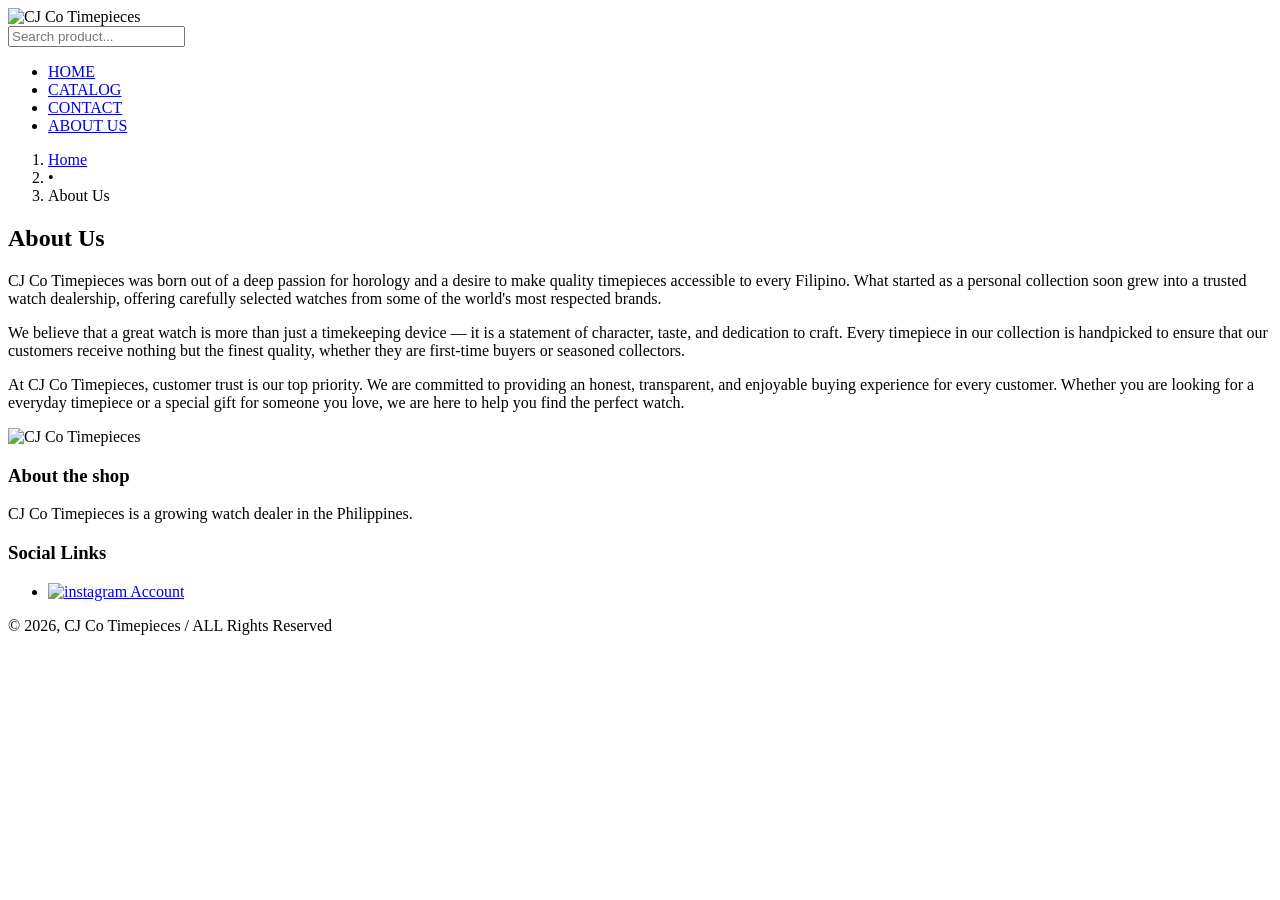
==== aboutUs.html @ 34b1bb87 "Add aboutUs.html structure" ====
<!DOCTYPE html>
  <html lang="en">
    <head>
      <meta charset="UTF-8">
      <meta name="viewport" content="width=device-width, initial-scale=1.0">
      <title>About Us - CJ Co Timepieces</title>
      <link rel="stylesheet" href="css/style.css">
    </head>

    <body>

      <!-- Header section -->
      <header>
        <div class="headerLogo"><img src="images/" alt="CJ Co Timepieces"></div>
        <input class="headerInput" type="text" placeholder="Search product...">
        <nav>
          <ul>
            <li><a href="index.html">HOME</a></li>
            <li><a href="catalog.html">CATALOG</a></li>
            <li><a href="contact.html">CONTACT</a></li>
            <li><a href="aboutUs.html">ABOUT US</a></li>
          </ul>
        </nav>
      </header>

      <!-- Breadcrumb -->
      <nav class="breadcrumb">
        <ol>
          <li class="breadcrumbHome"><a href="index.html">Home</a></li>
          <li class="breadcrumbSeparator">•</li>
          <li class="aboutUsBreadCrumb">About Us</li>
        </ol>
      </nav>

      <!-- Main section -->
        <main class="aboutUsMain">
          <div class="aboutUsContent">
            <div class="aboutUsHeading"><h2>About Us</h2></div>
            <div class="aboutUsP">
              <p class="aboutUsP1">CJ Co Timepieces was born out of a deep passion for horology and a desire to make quality timepieces accessible to every Filipino. What started as a personal collection soon grew into a trusted watch dealership, offering carefully selected watches from some of the world's most respected brands.</p>

              <p class="aboutUsP2">We believe that a great watch is more than just a timekeeping device — it is a statement of character, taste, and dedication to craft. Every timepiece in our collection is handpicked to ensure that our customers receive nothing but the finest quality, whether they are first-time buyers or seasoned collectors.</p>

              <p class="aboutUsP3">At CJ Co Timepieces, customer trust is our top priority. We are committed to providing an honest, transparent, and enjoyable buying experience for every customer. Whether you are looking for a everyday timepiece or a special gift for someone you love, we are here to help you find the perfect watch.</p>
            </div>
          </div>
        </main>

      <!-- Footer section -->
      <footer class="footer">
        <div class="footerLogo"><img src="images/" alt="CJ Co Timepieces"></div>
        <h3 class="footerAboutTitle">About the shop</h3>
        <p class="footerAboutDescription">CJ Co Timepieces is a growing watch dealer in the Philippines.</p>
        <h3 class="footerSocialLinks">Social Links</h3>
        <ul class="footerSocialLinksLists">
          <li><a href="https://www.instagram.com/cjco.ph/"><img src="images/" alt="instagram Account"></a></li>
        </ul>
        <p class="footerCopyright">© 2026, CJ Co Timepieces / ALL Rights Reserved</p>
      </footer>


    </body>
  </html>
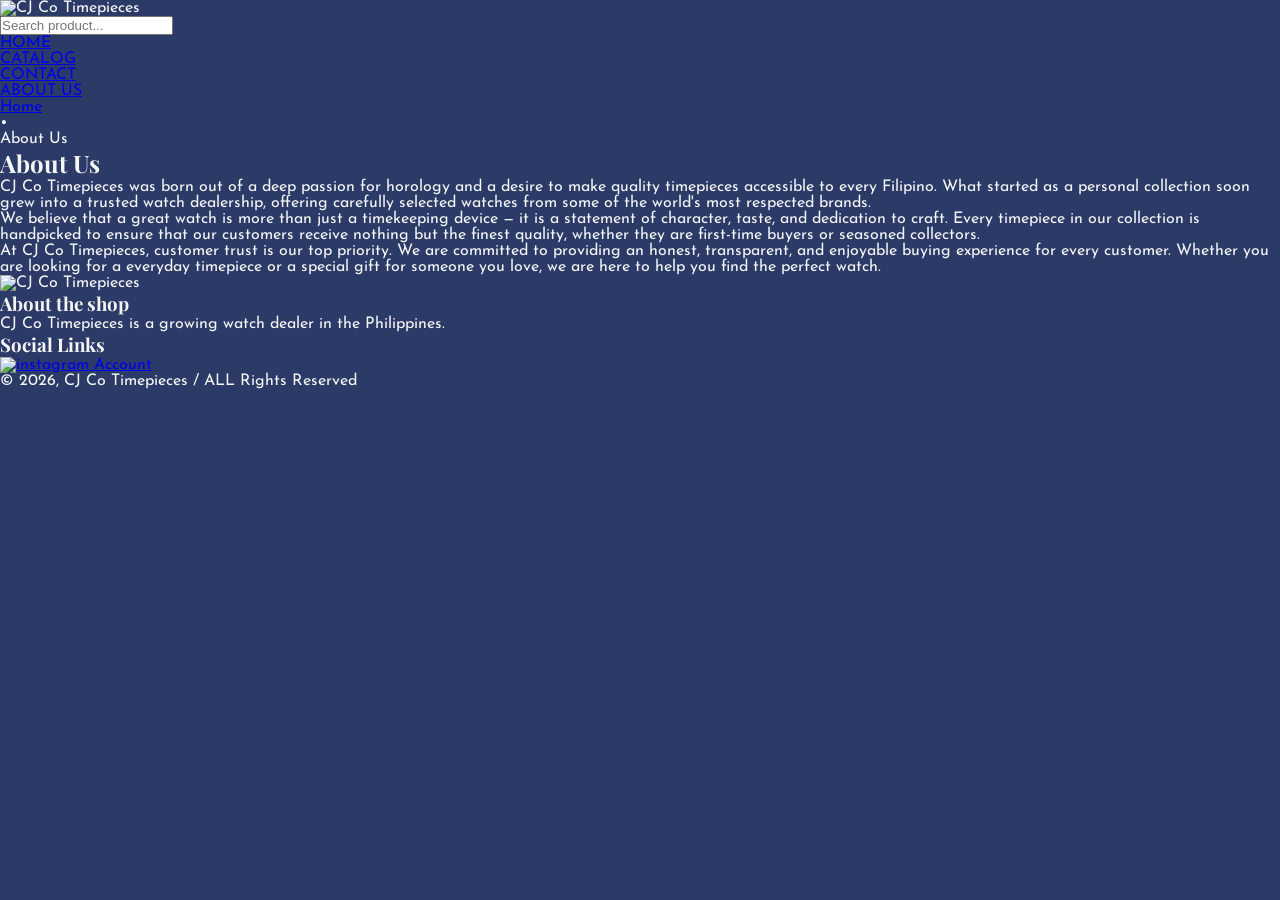
==== commit 761fad8a: "Add CSS variables, reset, and typography" ====
--- a/aboutUs.html
+++ b/aboutUs.html
@@ -5,6 +5,11 @@
       <meta name="viewport" content="width=device-width, initial-scale=1.0">
       <title>About Us - CJ Co Timepieces</title>
       <link rel="stylesheet" href="css/style.css">
+
+      <link rel="preconnect" href="https://fonts.googleapis.com">
+      <link rel="preconnect" href="https://fonts.gstatic.com" crossorigin>
+      <link href="https://fonts.googleapis.com/css2?family=Josefin+Sans:ital,wght@0,100..700;1,100..700&family=Playfair+Display:ital,wght@0,400..900;1,400..900&display=swap" rel="stylesheet">
+
     </head>
 
     <body>
--- a/css/style.css
+++ b/css/style.css
@@ -0,0 +1,21 @@
+:root {
+  --gold: #FF9933;
+  --grey: #F4F6F5;
+  --dark-blue: #2B3A67;
+}
+
+* {
+  margin: 0;
+  padding: 0;
+  box-sizing: border-box;
+}
+
+body {
+  background-color: var(--dark-blue);
+  color: var(--grey);
+  font-family: "Josefin Sans", sans-serif;
+}
+
+h1, h2, h3, h4, h5, h6 {
+  font-family: "Playfair Display", serif;
+}
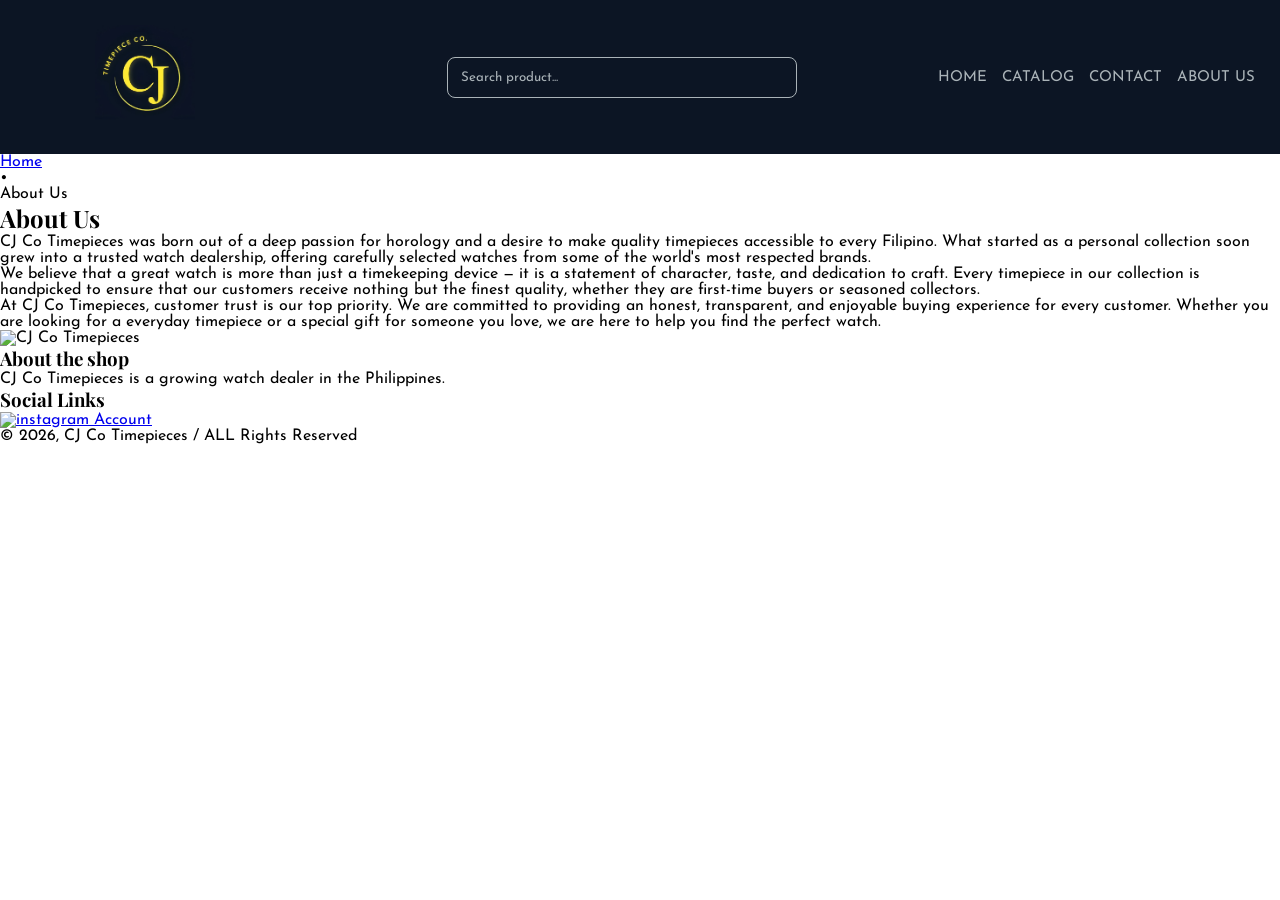
==== commit 21fd1230: "Add header CSS styling" ====
--- a/aboutUs.html
+++ b/aboutUs.html
@@ -16,7 +16,7 @@
 
       <!-- Header section -->
       <header>
-        <div class="headerLogo"><img src="images/" alt="CJ Co Timepieces"></div>
+        <div class="headerLogo"><img src="images/cjcoLogo.jpg" alt="CJ Co Timepieces"></div>
         <input class="headerInput" type="text" placeholder="Search product...">
         <nav>
           <ul>
--- a/css/style.css
+++ b/css/style.css
@@ -1,7 +1,8 @@
 :root {
   --gold: #FF9933;
-  --grey: #F4F6F5;
-  --dark-blue: #2B3A67;
+  --grey: #aab3b8;
+  --dark-blue: #0c1524;
+  --white: white;
 }
 
 * {
@@ -11,11 +12,58 @@
 }
 
 body {
-  background-color: var(--dark-blue);
-  color: var(--grey);
+  background-color: var(--white);
+  color: black;
   font-family: "Josefin Sans", sans-serif;
 }
 
 h1, h2, h3, h4, h5, h6 {
   font-family: "Playfair Display", serif;
+}
+
+header {
+  background: var(--dark-blue);
+  display: flex;
+  justify-content: space-between; 
+  align-items: center;
+  padding: 25px;
+}
+
+header nav ul {
+  list-style-type: none;
+  display: flex;
+  gap: 15px;
+  font-size: 15px;
+}
+
+header nav ul li a {
+  text-decoration: none;
+  color: var(--grey);
+  transition: color 0.5s ease;
+}
+
+header nav ul li a:hover {
+  color: white;
+}
+
+.headerLogo img {
+  width: 100px;
+  height: auto;
+  margin-left: 70px;
+}
+
+.headerInput {
+  width: 350px;
+  background-color: transparent;
+  border: 1px solid var(--grey);  
+  border-radius: 8px;
+  padding: 13px;
+  outline: none;
+  color: white;
+  font-family: inherit;
+  margin-left: 110px;
+}
+
+.headerInput::placeholder {
+  color: var(--grey);
 }
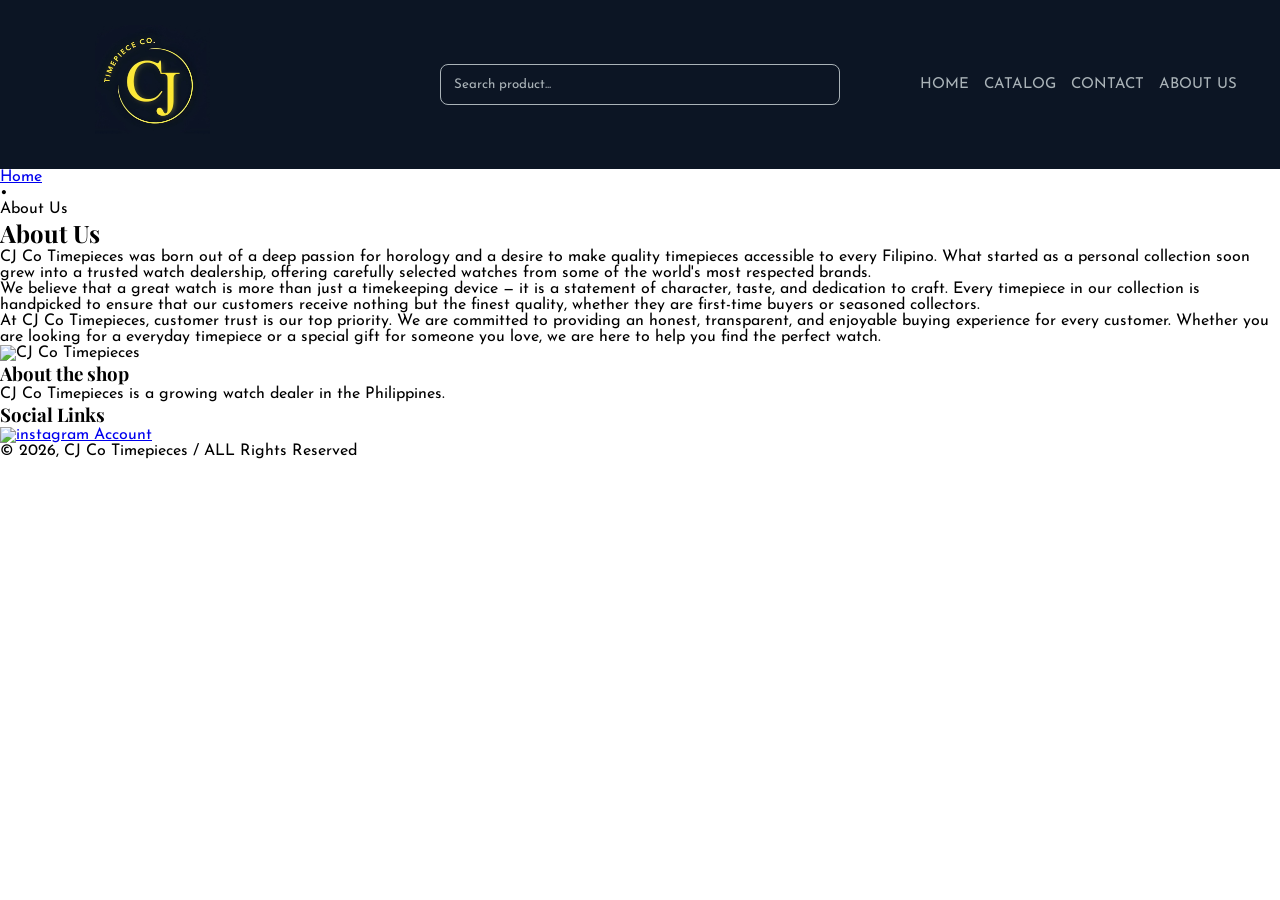
==== commit 26688ada: "Add header structure and CSS to all pages" ====
--- a/aboutUs.html
+++ b/aboutUs.html
@@ -16,17 +16,20 @@
 
       <!-- Header section -->
       <header>
-        <div class="headerLogo"><img src="images/cjcoLogo.jpg" alt="CJ Co Timepieces"></div>
-        <input class="headerInput" type="text" placeholder="Search product...">
+      <div class="headerLeft"><div class="headerLogo"><img src="images/cjcoLogo.jpg" alt="CJ Co Timepieces"></div></div>
+      <div class="headerCenter"><div class="headerSearchWrapper"><input class="headerInput" type="text" placeholder="Search product..."></div></div>
+      <div class="headerRight">
         <nav>
-          <ul>
-            <li><a href="index.html">HOME</a></li>
-            <li><a href="catalog.html">CATALOG</a></li>
-            <li><a href="contact.html">CONTACT</a></li>
-            <li><a href="aboutUs.html">ABOUT US</a></li>
-          </ul>
-        </nav>
-      </header>
+        <ul>
+          <li><a href="index.html">HOME</a></li>
+          <li><a href="catalog.html">CATALOG</a></li>
+          <li><a href="contact.html">CONTACT</a></li>
+          <li><a href="aboutUs.html">ABOUT US</a></li>
+        </ul>
+      </nav>
+      </div>
+      
+    </header>
 
       <!-- Breadcrumb -->
       <nav class="breadcrumb">
--- a/css/style.css
+++ b/css/style.css
@@ -1,69 +1,116 @@
-:root {
-  --gold: #FF9933;
-  --grey: #aab3b8;
-  --dark-blue: #0c1524;
-  --white: white;
-}
+  :root {
+    --gold: #FF9933;
+    --grey: #aab3b8;
+    --dark-blue: #0c1524;
+    --white: white;
+  }
 
-* {
-  margin: 0;
-  padding: 0;
-  box-sizing: border-box;
-}
+  * {
+    margin: 0;
+    padding: 0;
+    box-sizing: border-box;
+  }
 
-body {
-  background-color: var(--white);
-  color: black;
-  font-family: "Josefin Sans", sans-serif;
-}
+  body {
+    background-color: var(--white);
+    color: black;
+    font-family: "Josefin Sans", sans-serif;
+  }
 
-h1, h2, h3, h4, h5, h6 {
-  font-family: "Playfair Display", serif;
-}
+  h1, h2, h3, h4, h5, h6 {
+    font-family: "Playfair Display", serif;
+  }
 
-header {
-  background: var(--dark-blue);
-  display: flex;
-  justify-content: space-between; 
-  align-items: center;
-  padding: 25px;
-}
+  header {
+    position: sticky;
+    top: 0;
+    z-index: 100;
+    background: var(--dark-blue);
+    display: flex;
+    justify-content: space-between; 
+    align-items: center;
+    padding: 25px;
+    transition: padding 0.3s ease;
+    gap: 80px;
+  }
 
-header nav ul {
-  list-style-type: none;
-  display: flex;
-  gap: 15px;
-  font-size: 15px;
-}
+  header.scrolled {
+    padding: 20px 25px;
+    transition: padding 0.3s ease
+  }
 
-header nav ul li a {
-  text-decoration: none;
-  color: var(--grey);
-  transition: color 0.5s ease;
-}
+  header.scrolled .headerLogo {
+    max-width: 60px;
+  }
 
-header nav ul li a:hover {
-  color: white;
-}
+  header.scrolled .headerLogo img {
+    width: 70px;
+    transition: width 0.3s ease;
+  }
 
-.headerLogo img {
-  width: 100px;
-  height: auto;
-  margin-left: 70px;
-}
+  header nav {
+    flex: 0 0 auto;
+  }
 
-.headerInput {
-  width: 350px;
-  background-color: transparent;
-  border: 1px solid var(--grey);  
-  border-radius: 8px;
-  padding: 13px;
-  outline: none;
-  color: white;
-  font-family: inherit;
-  margin-left: 110px;
-}
+  header nav ul {
+    list-style-type: none;
+    display: flex;
+    gap: 15px;
+    font-size: 15px;
+  }
 
-.headerInput::placeholder {
-  color: var(--grey);
-}+  header nav ul li a {
+    text-decoration: none;
+    color: var(--grey);
+    transition: color 0.3s ease;
+  }
+
+  header nav ul li a:hover {
+    color: white;
+  }
+
+  .headerLogo {
+    margin-left: 70px;
+    flex: 0 0 auto;
+    max-width: 150px;
+    overflow: hidden;
+    transition: max-width 0.3s ease; 
+  }
+
+  .headerLogo img {
+    width: 115px;
+    height: auto;
+    transition: width 0.3s ease;
+  }
+
+  .headerInput {
+    width: 400px;
+    background-color: transparent;
+    border: 1px solid var(--grey);  
+    border-radius: 8px;
+    padding: 13px;
+    outline: none;
+    color: white;
+    font-family: inherit;
+    flex: none;
+  }
+
+  .headerInput::placeholder {
+    color: var(--grey);
+  }
+
+  .headerSearchWrapper {
+    flex: 1;
+    display: flex;
+    justify-content: center;
+  }
+
+  .headerLeft, .headerRight {
+    flex: 1;
+  }
+
+  .headerCenter {
+    flex: 1;
+    display: flex;
+    justify-content: center;
+  }
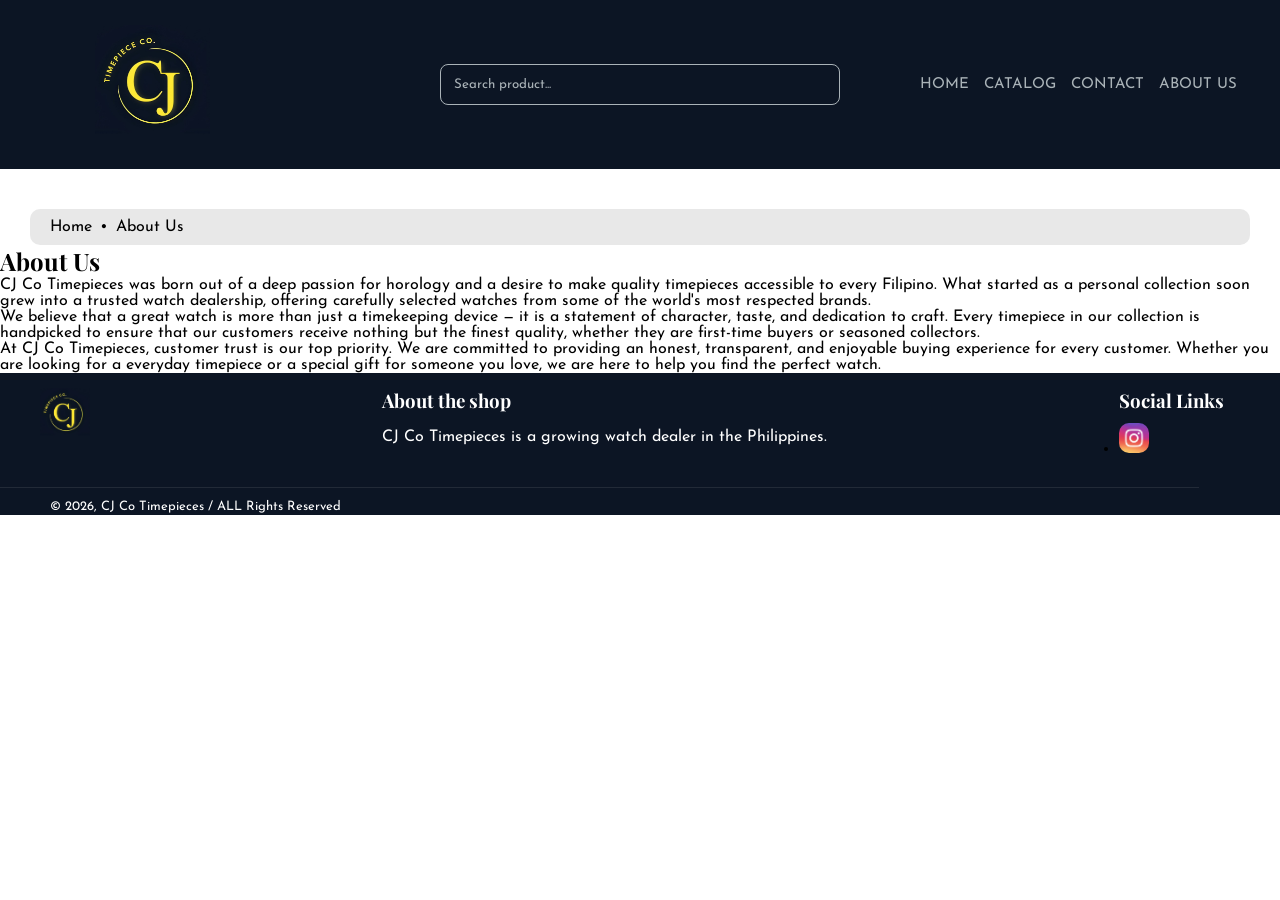
==== commit 7b5dc7b3: "Add catalog page styling" ====
--- a/aboutUs.html
+++ b/aboutUs.html
@@ -55,16 +55,24 @@
         </main>
 
       <!-- Footer section -->
-      <footer class="footer">
-        <div class="footerLogo"><img src="images/" alt="CJ Co Timepieces"></div>
-        <h3 class="footerAboutTitle">About the shop</h3>
-        <p class="footerAboutDescription">CJ Co Timepieces is a growing watch dealer in the Philippines.</p>
-        <h3 class="footerSocialLinks">Social Links</h3>
-        <ul class="footerSocialLinksLists">
-          <li><a href="https://www.instagram.com/cjco.ph/"><img src="images/" alt="instagram Account"></a></li>
-        </ul>
+     <footer class="footer">
+      <div class="footerTop">
+        <div class="footerLeft"><img src="images/cjcoLogo.jpg" alt="CJ Co Timepieces"></div>
+        <div class="footerCenter">
+          <h3 class="footerAboutTitle">About the shop</h3>
+          <p class="footerAboutDescription">CJ Co Timepieces is a growing watch dealer in the Philippines.</p>
+        </div>
+        <div class="footerRight">
+          <h3 class="footerSocialLinks">Social Links</h3>
+          <ul class="footerSocialLinksLists">
+            <li><a href="https://www.instagram.com/cjco.ph/"><img src="images/igLogo.jpg" alt="instagram Account"></a></li>
+          </ul>
+        </div>
+      </div>
+      <div class="footerBottom">
         <p class="footerCopyright">© 2026, CJ Co Timepieces / ALL Rights Reserved</p>
-      </footer>
+      </div>
+     </footer>
 
 
     </body>
--- a/css/style.css
+++ b/css/style.css
@@ -20,6 +20,8 @@
   h1, h2, h3, h4, h5, h6 {
     font-family: "Playfair Display", serif;
   }
+
+  /* header */
 
   header {
     position: sticky;
@@ -113,4 +115,332 @@
     flex: 1;
     display: flex;
     justify-content: center;
-  }+  }
+
+  /* brand selection */
+  .brandSelection {
+      display: flex;
+      justify-content: left;
+      gap: 90px;
+      padding: 40px;
+      background-color: white;
+      position: relative;
+      padding-bottom: 20px;
+      padding-left: 120px;
+  }
+
+  .brandSelection::before {
+    content: '';
+    position: absolute;
+    bottom: 0px;
+    left: 70px;
+    width: 337px;
+    height: 3.5px;
+    background-color: black;
+    z-index: 1;
+  }
+
+  .brandSelection::after {
+    content: '';
+    position: absolute;
+    bottom: 0px;
+    left: 70px;
+    right: 70px;
+    height: 3.5px;
+    background-color: var(--grey);
+  }
+
+  .brandCard {
+      display: flex;
+      flex-direction: column;
+      align-items: center;
+      gap: 5px;
+      padding-bottom: 15px;
+  }
+
+  .brandCard img {
+      width: 80px;
+      height: auto;
+      border-radius: 50%;
+      object-fit: cover;
+      transition: all 0.3s ease;
+  }
+
+  .brandCard img:hover {
+    transform: scale(1.05);
+    transition: all 0.3s ease;
+    box-shadow: 0px 0px 20px rgba(0, 0, 0, 0.4);
+  }
+
+  .brandCard h2 {
+      font-size: 16px;
+      letter-spacing: 1.5px;
+  }
+
+  /* Hero section */
+  .heroSection {
+    margin-top: 25px;
+    background-image: url('../images/seikoWatchHeroL.jpg');
+    background-size: cover;
+    background-position: center;
+    height: 630px;
+    display: flex;
+    justify-content: center;
+    align-items: center;
+    position: relative;
+  }
+
+  .heroContent {
+    display: flex;
+    flex-direction: column;
+    align-items: center;
+    text-align: center;
+    gap: 20px;
+  }
+
+  .heroSection .heroContent .heroBtn:hover {
+    background-color: transparent;
+    border: 1px solid white;  
+    transition: all 0.3s ease;
+  }
+
+  .heroSection .heroContent h1 {
+    position: absolute;
+    top: 60px;
+    justify-content: center;
+    align-items: center;
+    color: white;
+  }
+
+  .heroSection .heroContent p {
+    position: absolute;
+    top: 120px;
+    justify-content: center;
+    align-items: center;
+  }
+
+  .heroSection .heroContent p,
+  .heroSection .heroContent a {
+    color: white;
+  }
+
+  .heroSection .heroContent .heroBtn {
+    position: absolute;
+    bottom: 45px;
+    border: 1px solid var(--dark-blue);
+    background-color: var(--dark-blue);
+    color: white;
+    padding: 20px;
+    border-radius: 50px;
+    text-decoration: none;
+  }
+
+
+  /* product highlights section */  
+
+  .productHighlightsSection {
+    margin: 30px 100px 40px 85px;
+    background-color: white;
+    padding: 15px;
+  }
+
+  .productHighlightsSection ul {
+    list-style-type: none;
+    display: flex;
+    gap: 25px;
+  }
+
+  .productHighlightsSection h2 {  
+    font-size: 30px;
+    padding-bottom: 15px;
+  }
+
+  .productHighlightsSection ul .filterButton {
+    color: gray;
+    background: none;
+    border: none;
+    font-size: 20px;
+    cursor: pointer;
+    padding-bottom: 15px;
+  }
+
+  .productHighlightsSection ul .filterButton.active {
+    color: black;
+    font-weight: bold;
+    transition: color 0.3s ease;
+  }
+
+  .productHighlightsSection .productGrid {
+    display: grid;
+    grid-template-columns: repeat(4, 1fr);
+    gap: 20px;
+    padding-top: 10px;
+  }
+  
+  .productHighlightsSection .productCard img {
+    width: 100%;
+    border-radius: 10px;
+    background-color: #f5f5f5;
+    transition: all 0.5s ease;
+  }
+
+  .productHighlightsSection .productCard img:hover {
+    transform: scale(1.03);
+    transition: all 0.5s ease;
+    box-shadow: 0px 0px 20px rgba(0, 0, 0, 0.4);
+  }
+  
+  .productHighlightsSection .productCard h4 {
+    justify-content: left;
+    align-items: left;
+    word-spacing: 2px;
+    padding: 10px 9.6px 0px 0px
+  }
+
+  .productHighlightsSection .productCard p {
+    padding-top: 10px;
+  }
+
+  /* footer Section */
+
+  .footer {
+    display: flex;
+    flex-direction: column;
+    justify-content: space-between;
+    gap: 30px;
+    align-items: flex-start;
+    background-color: var(--dark-blue);
+  }
+
+  .footerTop {
+    display: flex;
+    justify-content: space-between;
+    align-items: flex-start;
+    gap: 292px;
+    padding: 15px 40px 0px 40px;
+  }
+
+  .footerTop .footerCenter .footerAboutDescription {
+    padding-top: 16px;
+  }
+
+  .footerTop .footerRight {
+    display: flex;
+    flex-direction: column;
+  }
+
+  .footerTop .footerRight .footerSocialLinks {
+    white-space: nowrap;
+    padding-bottom: 10px;
+  }
+
+
+  .footerBottom {
+    text-align: left;
+    padding: 12px 858px 2px 50px;
+    border-top: 1px solid rgba(227, 227, 227, 0.1);
+  }
+
+  .footerBottom .footerCopyright {
+    font-size: 13px;
+  }
+
+  .footer .footerLeft img {
+    width: 50px;
+    height: auto;
+  }
+
+  .footer h3, .footer p {
+    color: white;
+  }
+
+  .footerLeft, .footerRight {
+    flex: 1;
+    display: flex;
+  }
+
+  .footerCenter {
+    align-content: center;
+  }
+
+  .footerRight .footerSocialLinksLists img {
+    width: 30px;
+    height: auto;
+    border-radius: 10px;
+  }
+
+  /* catalog-breadcrumb */
+  .breadcrumb {
+    background-color: rgba(227, 227, 227, 0.8);
+    border-radius: 10px;
+    margin: 30px 30px 0px 30px;
+  }
+
+  .breadcrumb ol {
+    display: flex;
+    align-items: center;
+    gap: 8px;
+    list-style: none;
+    padding: 10px 20px;
+    margin-top: 40px;
+  }
+
+  .breadcrumb ol a {
+    text-decoration: none;
+    color: black;
+  }
+
+  .breadcrumb ol .catalogBreadCrumbCollections {
+    color: rgba(0, 0, 0, 0.5)
+  }
+
+  .breadcrumb ol li {
+    list-style: none;
+  }
+
+  /* catalog-main */
+  .catalogMainContent {
+    margin: 15px 32px 32px 32px;
+  }
+
+  .catalogMainContent .catalogHeading {
+    padding-bottom: 15px;
+  }
+
+  .catalogCollections {
+    display: flex;
+    gap: 30px;
+    list-style: none;
+    max-width: 800px;
+  }
+
+  .collectionCard {
+      position: relative;
+      overflow: hidden;
+      border-radius: 10px;
+      flex: 1;
+      cursor: pointer;
+  }
+
+  .collectionCard img {
+      width: 100%;
+      height: 300px;
+      object-fit: cover;
+      transition: transform 0.5s ease;
+  }
+
+  .collectionCard:hover img {
+      transform: scale(1.05);
+  }
+
+  .collectionCardOverlay {
+      position: absolute;
+      bottom: 0;
+      left: 0;
+      width: 100%;
+      padding: 20px;
+      background: linear-gradient(transparent, rgba(0,0,0,0.7));
+      color: white;
+  }
+
+  
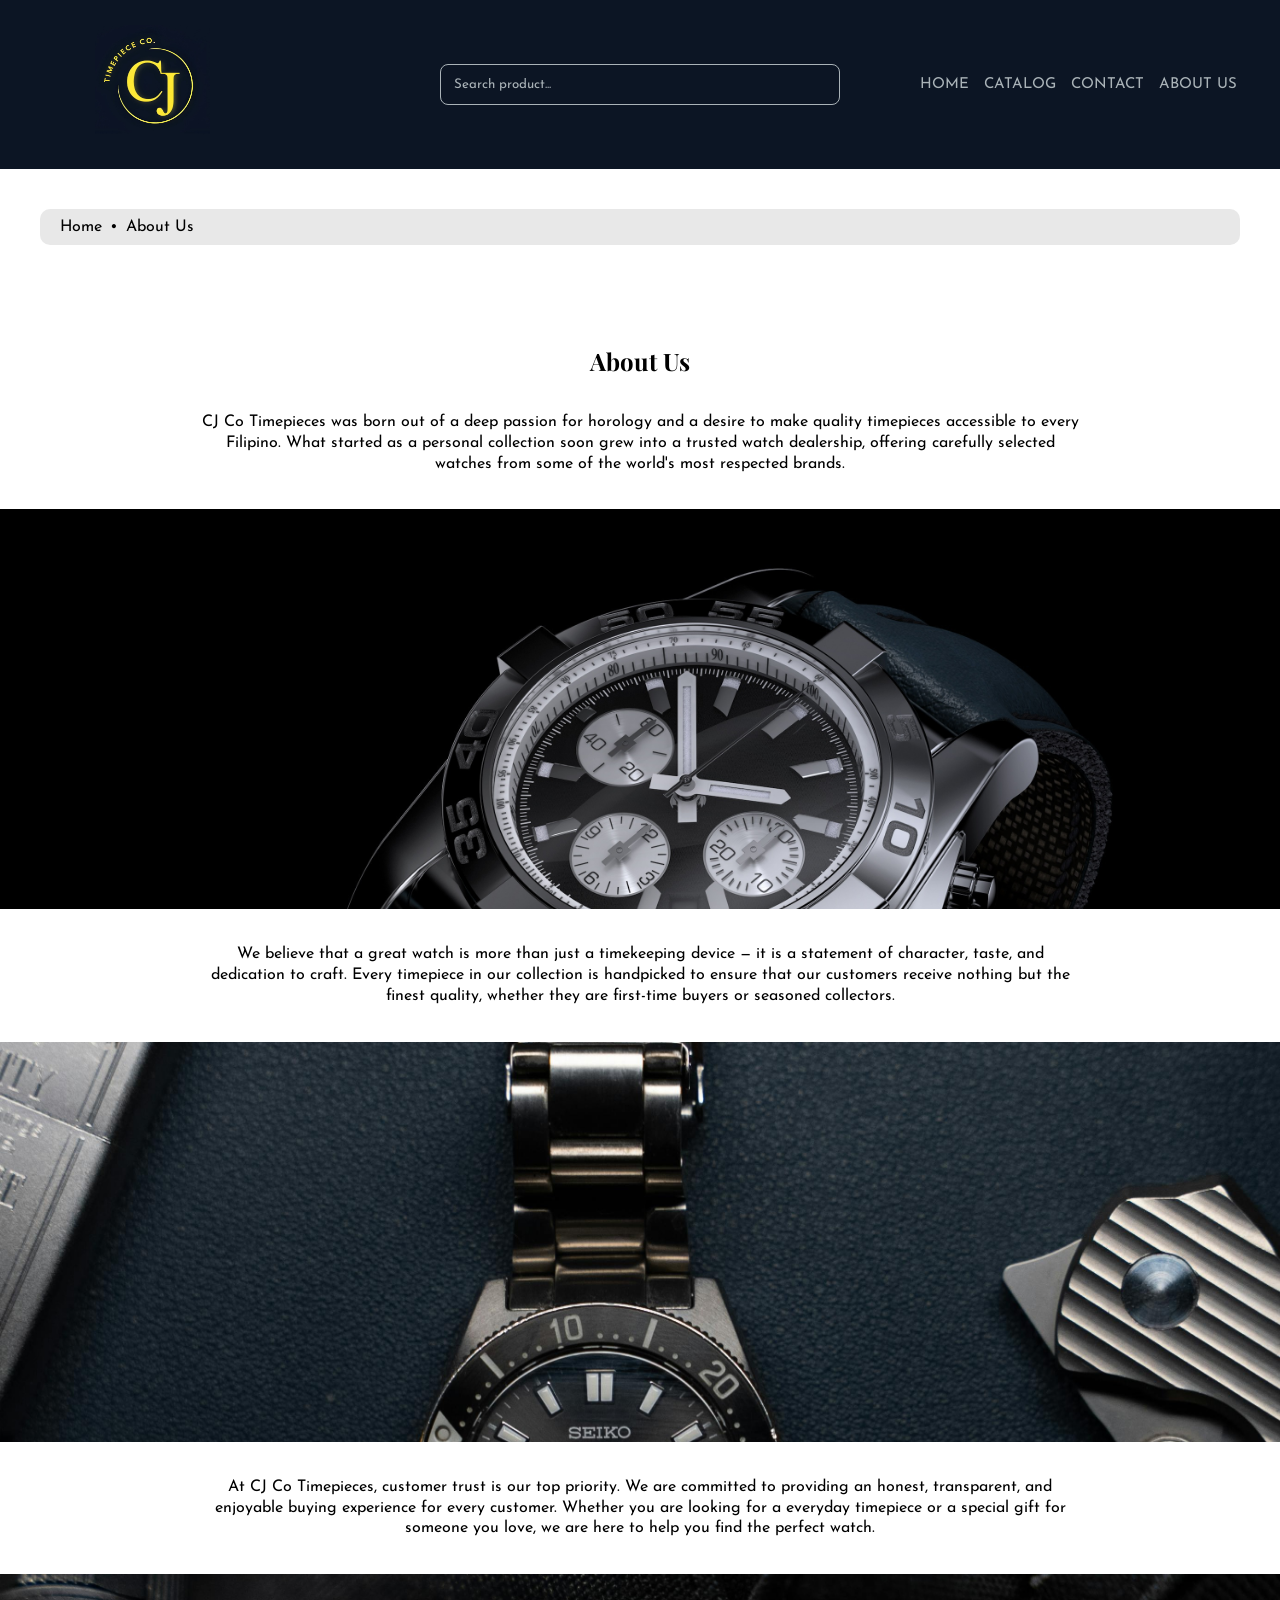
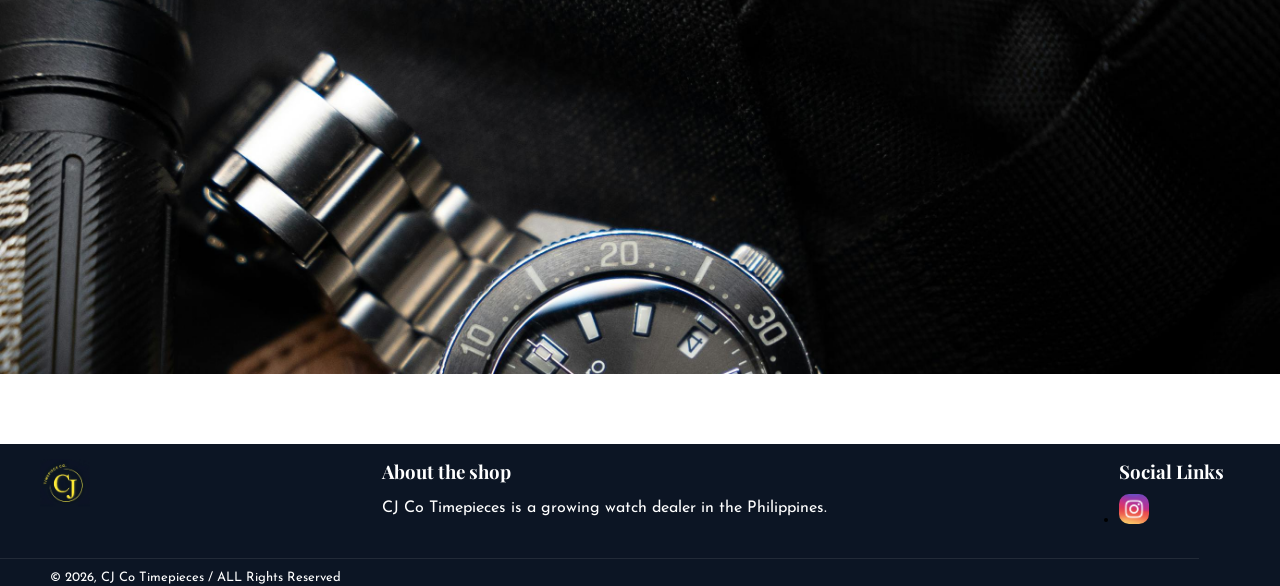
==== commit d43f4f43: "add about us page styling and parallax effect" ====
--- a/aboutUs.html
+++ b/aboutUs.html
@@ -9,7 +9,7 @@
       <link rel="preconnect" href="https://fonts.googleapis.com">
       <link rel="preconnect" href="https://fonts.gstatic.com" crossorigin>
       <link href="https://fonts.googleapis.com/css2?family=Josefin+Sans:ital,wght@0,100..700;1,100..700&family=Playfair+Display:ital,wght@0,400..900;1,400..900&display=swap" rel="stylesheet">
-
+      <link rel="icon" href="images/cjcoLogo.jpg" type="image/jpeg">
     </head>
 
     <body>
@@ -47,9 +47,16 @@
             <div class="aboutUsP">
               <p class="aboutUsP1">CJ Co Timepieces was born out of a deep passion for horology and a desire to make quality timepieces accessible to every Filipino. What started as a personal collection soon grew into a trusted watch dealership, offering carefully selected watches from some of the world's most respected brands.</p>
 
+              <div class="aboutUsBanner banner1"></div>
+
               <p class="aboutUsP2">We believe that a great watch is more than just a timekeeping device — it is a statement of character, taste, and dedication to craft. Every timepiece in our collection is handpicked to ensure that our customers receive nothing but the finest quality, whether they are first-time buyers or seasoned collectors.</p>
 
+              <div class="aboutUsBanner banner2"></div>
+
               <p class="aboutUsP3">At CJ Co Timepieces, customer trust is our top priority. We are committed to providing an honest, transparent, and enjoyable buying experience for every customer. Whether you are looking for a everyday timepiece or a special gift for someone you love, we are here to help you find the perfect watch.</p>
+
+              <div class="aboutUsBanner banner3"></div>
+
             </div>
           </div>
         </main>
@@ -74,6 +81,7 @@
       </div>
      </footer>
 
+     <script src="js/script.js"></script>
 
     </body>
   </html>
--- a/css/style.css
+++ b/css/style.css
@@ -270,34 +270,41 @@
     transition: color 0.3s ease;
   }
 
-  .productHighlightsSection .productGrid {
+ .productHighlightsSection .productGrid {
     display: grid;
     grid-template-columns: repeat(4, 1fr);
     gap: 20px;
     padding-top: 10px;
   }
+
+  .casioCatalog .productGrid, .seikoCatalog .productGrid {
+    display: grid;
+    grid-template-columns: repeat(4, 1fr);
+    gap: 20px;
+    margin: 80px 50px;
+    row-gap: 40px;
+  }
   
-  .productHighlightsSection .productCard img {
+ .productCard img {
     width: 100%;
     border-radius: 10px;
     background-color: #f5f5f5;
     transition: all 0.5s ease;
   }
 
-  .productHighlightsSection .productCard img:hover {
+ .productCard img:hover {
     transform: scale(1.03);
     transition: all 0.5s ease;
     box-shadow: 0px 0px 20px rgba(0, 0, 0, 0.4);
   }
   
-  .productHighlightsSection .productCard h4 {
+ .productCard h4 {
     justify-content: left;
     align-items: left;
     word-spacing: 2px;
     padding: 10px 9.6px 0px 0px
   }
-
-  .productHighlightsSection .productCard p {
+ .productCard p {
     padding-top: 10px;
   }
 
@@ -373,7 +380,7 @@
   .breadcrumb {
     background-color: rgba(227, 227, 227, 0.8);
     border-radius: 10px;
-    margin: 30px 30px 0px 30px;
+    margin: 30px 40px 0px 40px;
   }
 
   .breadcrumb ol {
@@ -400,11 +407,11 @@
 
   /* catalog-main */
   .catalogMainContent {
-    margin: 15px 32px 32px 32px;
+    margin: 30px 42px 32px 42px;
   }
 
   .catalogMainContent .catalogHeading {
-    padding-bottom: 15px;
+    padding-bottom: 30px;
   }
 
   .catalogCollections {
@@ -443,4 +450,235 @@
       color: white;
   }
 
-  +  /* casio-Section */
+  .pageHeading {
+    display: flex;
+    flex-direction: column;
+    align-items: center;
+    gap: 10px;
+    padding-bottom: 40px;
+  }
+
+  /* casio-breadcrumb */
+  .breadCrumbHead {
+    background-color: rgba(227, 227, 227, 0.8);
+    border-radius: 10px;
+    margin: 30px 48px 0px 48px;
+  }
+
+  .breadcrumbCasio ol {
+    display: flex;
+    align-items: center;
+    justify-content: center;
+    gap: 8px;
+    list-style: none;
+    padding: 40px 20px;
+    margin-top: 40px;
+  }
+
+  .breadcrumbCasio ol a {
+    text-decoration: none;
+    color: black;
+  }
+
+  .breadcrumbCasio ol li {
+    list-style: none;
+  }
+
+  .breadCrumbHead ol .casioBreadCrumbCollections {
+    color: rgba(0, 0, 0, 0.5)
+  }
+
+  /* casio-Main */
+  .casioCatalog .productGrid .productCard a {
+    text-decoration: none;
+    color: black;
+  }
+
+   /* seiko-breadcrumb */
+  .breadCrumbHead {
+    background-color: rgba(227, 227, 227, 0.8);
+    border-radius: 10px;
+    margin: 30px 48px 0px 48px;
+  }
+
+  .breadcrumbSeiko ol {
+    display: flex;
+    align-items: center;
+    justify-content: center;
+    gap: 8px;
+    list-style: none;
+    padding: 40px 20px;
+    margin-top: 40px;
+  }
+
+  .breadcrumbSeiko ol a {
+    text-decoration: none;
+    color: black;
+  }
+
+  .breadcrumbSeiko ol li {
+    list-style: none;
+  }
+
+  .breadCrumbHead ol .seikoBreadCrumbCollections {
+    color: rgba(0, 0, 0, 0.5)
+  }
+
+  /* seiko-Main */
+  .seikoCatalog .productGrid .productCard a {
+    text-decoration: none;
+    color: black;
+  }
+
+  /* contact-main */
+
+  .breadcrumb ol .contactBreadCrumbContact {
+    color: rgba(0, 0, 0, 0.5)
+  }
+
+  .contactMain {
+    display: flex;
+    gap: 50px;
+    padding: 50px 0px 50px 40px;
+  }
+
+  .contactMain h1, .contactMain p {
+    padding-bottom: 7px;
+  }
+
+  .contactMain > div:first-child {
+    padding: 10px;
+  }
+
+  .fname input, .email input, .contactNumberInput input,  .textArea .contactTextArea {
+    width: 100%;
+    padding: 10px;
+    border: 1px solid rgba(45, 45, 45, 0.5);
+    margin: 10px 10px 10px 0px;
+    border-radius: 10px;
+    border-width: 1px;
+    font-family: inherit;
+  }
+
+  .contactSubmitBtn {
+    display: flex;
+    justify-content: center;
+    align-items: center;
+  }
+
+  .contactSubmitBtn input{
+    justify-content: center;
+    align-items: center;
+    outline: none;
+    border-radius: 30px;
+    background-color: var(--dark-blue);
+    color: white;
+    font-family: inherit;
+    padding: 15px;
+    transition: all 0.5s ease;
+    border: 1px solid var(--dark-blue);
+  }
+
+  .contactSubmitBtn input:hover{
+    color: var(--dark-blue);
+    background-color: transparent;
+    border: 1px solid var(--dark-blue);
+    transition: all 0.5s ease;
+  }
+
+  .contactMain .contactRight {
+    flex: 1;
+    background-color: rgba(227, 227, 227, 0.3);
+    padding: 13px 30px 0px 30px;
+    margin-top: 30px;
+    border-top-left-radius: 10px;
+    border-bottom-left-radius: 10px;
+  }
+
+  .contactMain .contactRight .contactSocialMedia,
+  .contactMain .contactRight .contactNumber, 
+  .contactMain .contactRight .contactEmail {
+    display: flex;
+    flex-direction: column;
+    padding: 10px;
+    gap: 10px;
+  }
+
+  .contactMain .contactRight .contactSocialMedia .socials {
+    padding: 10px 1px;
+    gap: 10px;
+    display: flex;
+  }
+
+  .contactMain .contactRight .contactSocialMedia .IGContact img{
+    width: 70px;
+    height: auto;
+    border-radius: 10px;
+  }
+
+  .contactMain .contactRight .contactSocialMedia .TKContact img{
+    width: 74px;
+    height: 71px;
+    border-radius: 10px;
+  }
+
+  .contactMain .contactRight .contactSocialMedia .socials .TKContact p,
+  .contactMain .contactRight .contactSocialMedia .socials .IGContact p {
+    padding-top: 4px;
+    text-align: center;
+  }
+
+  .contactMain .contactRight .contactSocialMedia .socials .TKContact a,
+  .contactMain .contactRight .contactSocialMedia .socials .IGContact a {
+    text-decoration: none;
+    color: black;
+
+  }
+
+  .contactMain .contactNumber .contactNumHeading{
+    padding-bottom: 10px;
+  }
+
+  .contactMain .contactEmail .contactEmailHeading{
+    padding-bottom: 10px;
+  }
+
+  /* about us page */
+  .aboutUsMain {
+    padding: 100px 0px 50px 0px;
+    margin: 0 auto;
+  }
+
+  .aboutUsHeading {
+    text-align: center;
+    padding-bottom: 20px;
+  }
+
+  .aboutUsP1, .aboutUsP2, .aboutUsP3 {
+    text-align: center;
+    justify-content: center;
+    padding: 15px 200px 15px 200px;
+    line-height: 1.3;
+  }
+
+  .aboutUsBanner {
+    width: 100%;
+    height: 400px;
+    background-size: cover;
+    background-position: center;
+    background-attachment: scroll;
+    margin: 20px 0;
+  }
+
+  .banner1 {
+    background-image: url('../images/watchBanner1.jpg');
+  }
+
+  .banner2 {
+    background-image: url('../images/watchBanner2.jpg');
+  }
+
+  .banner3 {
+    background-image: url('../images/watchBanner3.jpg');
+  }
